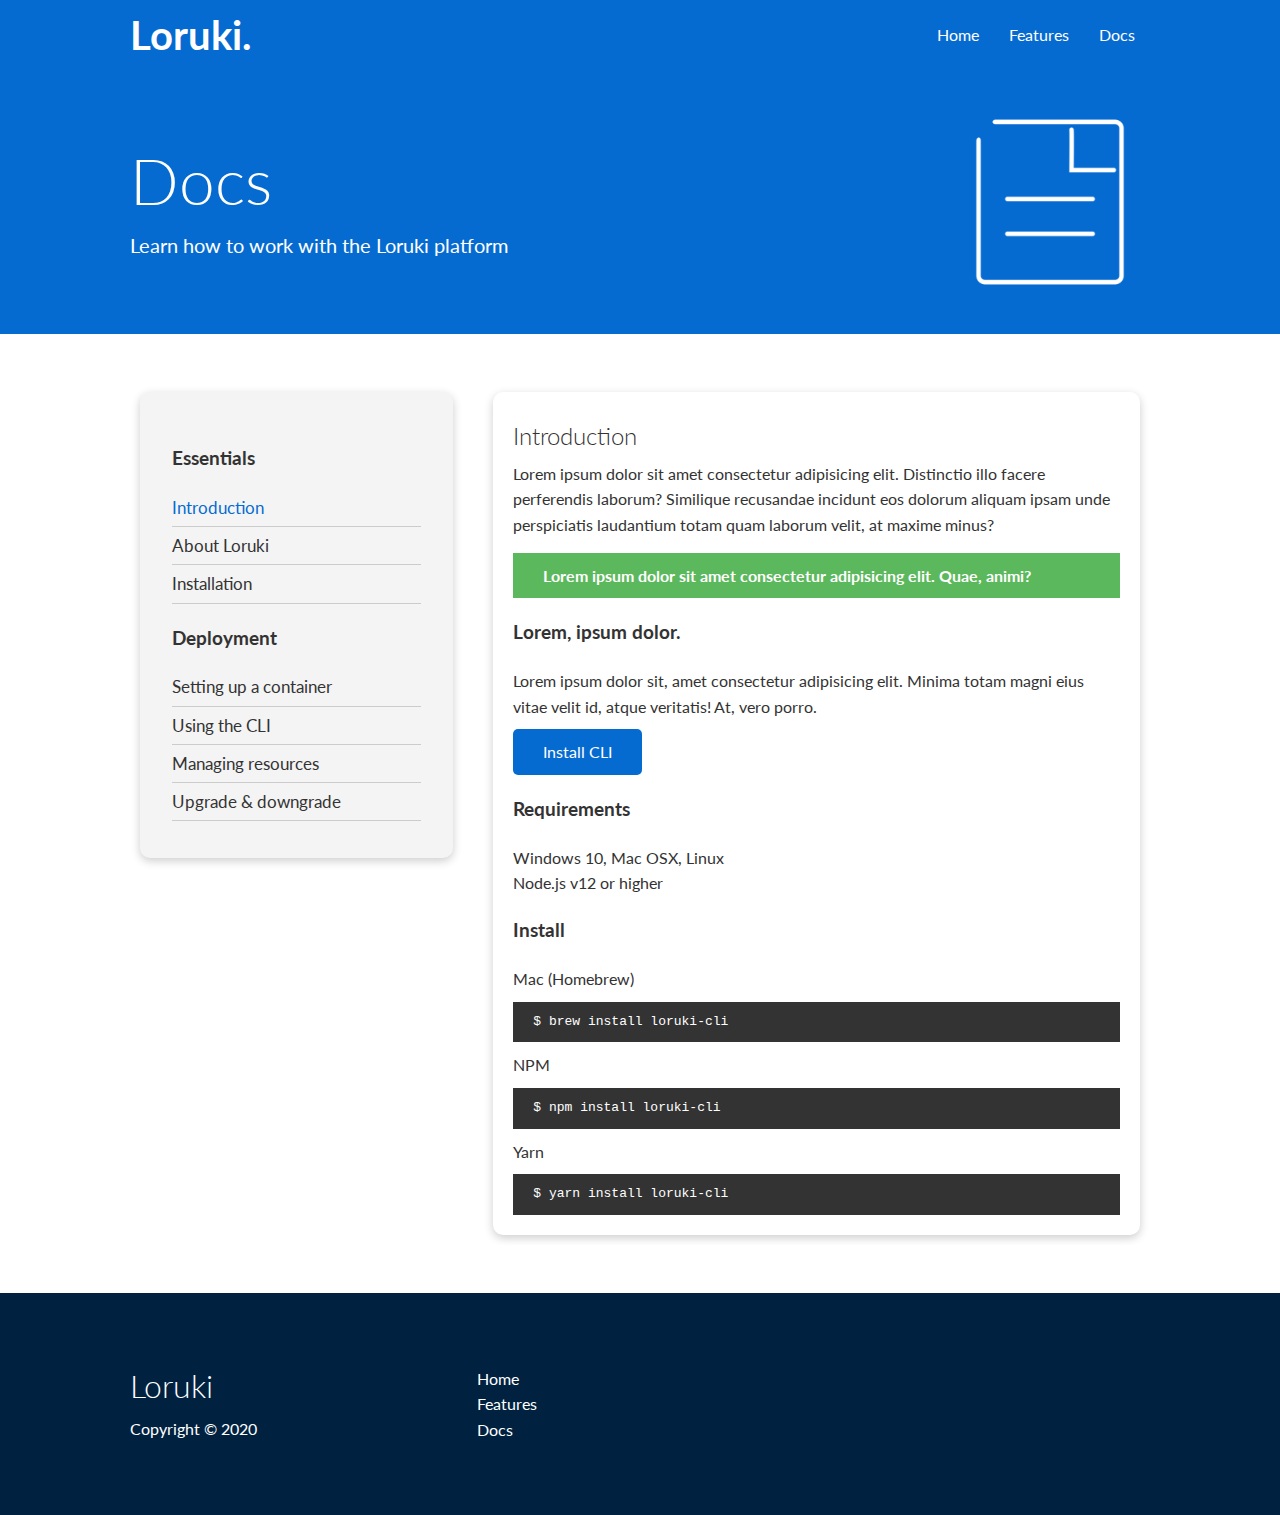
==== docs.html @ 33932276 "cool" ====
<!DOCTYPE html>
<html lang="en">
<head>
    <meta charset="UTF-8">
    <meta name="viewport" content="width=device-width, initial-scale=1.0">
    <link rel="stylesheet" href="https://cdnjs.cloudflare.com/ajax/libs/font-awesome/5.15.1/css/all.min.css" integrity="sha512-+4zCK9k+qNFUR5X+cKL9EIR+ZOhtIloNl9GIKS57V1MyNsYpYcUrUeQc9vNfzsWfV28IaLL3i96P9sdNyeRssA==" crossorigin="anonymous" />
    <link rel="stylesheet" href="css/utilities.css">
    <link rel="stylesheet" href="css/style.css">
    <title>Loruki | Cloud Hosting For Everyone</title>
</head>
<body>
    <!-- Navbar -->
    <div class="navbar">
        <div class="container flex">
            <h1 class="logo">Loruki.</h1>
            <nav>
                <ul>
                    <li><a href="index.html">Home</a></li>
                    <li><a href="features.html">Features</a></li>
                    <li><a href="docs.html">Docs</a></li>
                </ul>
            </nav>
        </div>
    </div>

    <!-- Head -->
    <section class="docs-head bg-primary py-3">
        <div class="container grid">
            <div>
                <h1 class="xl">Docs</h1>
                <p class="lead">
                    Learn how to work with the Loruki platform
                </p>
            </div>
            <img src="images/docs.png" alt="">
        </div>
    </section>

    <!-- Docs main -->
    <section class="docs-main my-4">
        <div class="container grid">
            <div class="card bg-light p-3">
                <h3 class="my-2">Essentials</h3>
                <nav>
                    <ul>
                        <li><a class="text-primary" href="#">Introduction</a></li>
                        <li><a href="#">About Loruki</a></li>
                        <li><a href="#">Installation</a></li>
                    </ul>
                </nav>

                <h3 class="my-2">Deployment</h3>
                <nav>
                    <ul>
                        <li><a href="#">Setting up a container</a></li>
							<li><a href="#">Using the CLI</a></li>
							<li><a href="#">Managing resources</a></li>
							<li><a href="#">Upgrade & downgrade</a></li>
                    </ul>
                </nav>
            </div>
            <div class="card">
                <h2>Introduction</h2>
                <p>Lorem ipsum dolor sit amet consectetur adipisicing elit. Distinctio illo facere perferendis laborum? Similique recusandae incidunt eos dolorum aliquam ipsam unde perspiciatis laudantium totam quam laborum velit, at maxime minus?</p>

                <div class="alert alert-success">
                    <i class="fas fa-info"></i> Lorem ipsum dolor sit amet consectetur adipisicing elit. Quae, animi?
                </div>

                <h3>Lorem, ipsum dolor.</h3>
                <p>Lorem ipsum dolor sit, amet consectetur adipisicing elit. Minima totam magni eius vitae velit id, atque veritatis! At, vero porro.</p>
                <a href="#" class="btn btn-primary">Install CLI</a>

                <h3>Requirements</h3>
                <ul>
                    <li>Windows 10, Mac OSX, Linux</li>
                    <li>Node.js v12 or higher</li>
                </ul>

                <h3>Install</h3>
                <p>Mac (Homebrew)</p>
                <pre><code>$ brew install loruki-cli</code></pre>
                <p>NPM</p>
                <pre><code>$ npm install loruki-cli</code></pre>
                <p>Yarn</p>
                <pre><code>$ yarn install loruki-cli</code></pre>

            </div>
        </div>
    </section>
    
    <!-- Footer -->
    <footer class="footer bg-dark py-5">
        <div class="container grid grid-3">
            <div>
                <h1>Loruki
                </h1>
                <p>Copyright &copy; 2020</p>
            </div>
            <nav>
                <ul>
                    <li><a href="index.html">Home</a></li>
                    <li><a href="features.html">Features</a></li>
                    <li><a href="docs.html">Docs</a></li>
                </ul>
            </nav>
            <div class="social">
                <a href="#"><i class="fab fa-github fa-2x"></i></a>
                <a href="#"><i class="fab fa-facebook fa-2x"></i></a>
                <a href="#"><i class="fab fa-instagram fa-2x"></i></a>
                <a href="#"><i class="fab fa-twitter fa-2x"></i></a>
            </div>
        </div>
    </footer>
</body>
</html>
---- css/style.css ----
@import url('https://fonts.googleapis.com/css2?family=Lato:wght@300&display=swap');

:root {
  --primary-color: #066bd1;
  --secondary-color: #1c3fa8;
  --dark-color: #002240;
  --light-color: #f4f4f4;
  --success-color: #5cb85c;
  --error-color: #d9534f;
}

* {
  box-sizing: border-box;
  padding: 0;
  margin: 0;
}

body {
  font-family: 'Lato', sans-serif;
  color: #333;
  line-height: 1.6;
}

ul {
  list-style-type: none;
}

a {
  text-decoration: none;
  color: #333;
}

.logo {
  font-size: 2.5rem;
  font-weight: bold;
}

h1,
h2 {
  font-weight: 300;
  line-height: 1.2;
  margin: 10px 0;
}

p {
  margin: 10px 0;
}

img {
  width: 100%;
}

code,
pre {
  background: #333;
  color: #fff;
  padding: 10px;
}

.hidden {
  visibility: hidden;
  height: 0;
}

.container {
  max-width: 1100px;
  margin: 0 auto;
  overflow: auto;
  padding: 0 40px;
}

.card {
  background-color: #fff;
  color: #333;
  border-radius: 10px;
  box-shadow: 0 3px 10px rgba(0, 0, 0, 0.2);
  padding: 20px;
  margin: 10px;
}

.btn {
  display: inline-block;
  padding: 10px 30px;
  cursor: pointer;
  background: var(--primary-color);
  color: #fff;
  border: none;
  border-radius: 5px;
}

.btn-outline {
  background-color: transparent;
  border: 1px #fff solid;
}

.btn:hover {
  transform: scale(0.96);
}

/* Backgrounds & colored buttons */
.bg-primary,
.btn-primary {
  background-color: var(--primary-color);
  color: #fff;
}

.bg-secondary,
.btn-secondary {
  background-color: var(--secondary-color);
  color: #fff;
}

.bg-dark,
.btn-dark {
  background-color: var(--dark-color);
  color: #fff;
}

.bg-light,
.btn-light {
  background-color: var(--light-color);
  color: #333;
}

.bg-primary a,
.btn-primary a,
.bg-secondary a,
.btn-secondary a,
.bg-dark a,
.btn-dark a {
  color: #fff;
}

/* Text colors */
.text-primary {
  color: var(--primary-color);
}

.text-secondary {
  color: var(--secondary-color);
}

.text-dark {
  color: var(--dark-color);
}

.text-light {
  color: var(--light-color);
}

/* Text sizes */
.lead {
  font-size: 20px;
}

.sm {
  font-size: 1rem;
}

.md {
  font-size: 2rem;
}

.lg {
  font-size: 3rem;
}

.xl {
  font-size: 4rem;
}

.text-center {
  text-align: center;
}

/* Alert */
.alert {
  background-color: var(--light-color);
  padding: 10px 20px;
  font-weight: bold;
  margin: 15px 0;
}

.alert i {
  margin-right: 10px;
}

.alert-success {
  background-color: var(--success-color);
  color: #fff;
}

.alert-error {
  background-color: var(--error-color);
  color: #fff;
}

.flex {
  display: flex;
  justify-content: center;
  align-items: center;
  height: 100%;
}

.grid {
  display: grid;
  grid-template-columns: repeat(2, 1fr);
  gap: 20px;
  justify-content: center;
  align-items: center;
  height: 100%;
}

.grid-3 {
  grid-template-columns: repeat(3, 1fr);
}

/* Margin */
.my-1 {
  margin: 1rem 0;
}

.my-2 {
  margin: 1.5rem 0;
}

.my-3 {
  margin: 2rem 0;
}

.my-4 {
  margin: 3rem 0;
}

.my-5 {
  margin: 4rem 0;
}

.m-1 {
  margin: 1rem;
}

.m-2 {
  margin: 1.5rem;
}

.m-3 {
  margin: 2rem;
}

.m-4 {
  margin: 3rem;
}

.m-5 {
  margin: 4rem;
}

/* Padding */
.py-1 {
  padding: 1rem 0;
}

.py-2 {
  padding: 1.5rem 0;
}

.py-3 {
  padding: 2rem 0;
}

.py-4 {
  padding: 3rem 0;
}

.py-5 {
  padding: 4rem 0;
}

.p-1 {
  padding: 1rem;
}

.p-2 {
  padding: 1.5rem;
}

.p-3 {
  padding: 2rem;
}

.p-4 {
  padding: 3rem;
}

.p-5 {
  padding: 4rem;
}


/* Navbar */
.navbar {
  background-color: var(--primary-color);
  color: #fff;
  height: 70px;
}

.navbar ul {
  display: flex;
}

.navbar a {
  color: #fff;
  padding: 10px;
  margin: 0 5px;
}

.navbar a:hover {
  border-bottom: 2px #fff solid;
}

.navbar .flex {
  justify-content: space-between;
}

/* Showcase */
.showcase {
  height: 400px;
  background-color: var(--primary-color);
  color: #fff;
  position: relative;
}

.showcase h1 {
  font-size: 40px;
}

.showcase p {
  margin: 20px 0;
}

.showcase .grid {
  overflow: visible;
  grid-template-columns: 55% auto;
  gap: 30px;
}

.showcase-text {
  animation: slideInFromLeft 1s ease-in;
}

.showcase-form {
  position: relative;
  top: 60px;
  height: 350px;
  width: 400px;
  padding: 40px;
  z-index: 100;
  justify-self: flex-end;
  animation: slideInFromRight 1s ease-in;
}

.showcase-form .form-control {
  margin: 30px 0;
}

.showcase-form input[type='text'],
.showcase-form input[type='email'] {
  border: 0;
  border-bottom: 1px solid #b4becb;
  width: 100%;
  padding: 3px;
  font-size: 16px;
}

.showcase-form input:focus {
  outline: none;
}

.showcase::before,
.showcase::after {
  content: '';
  position: absolute;
  height: 100px;
  bottom: -70px;
  right: 0;
  left: 0;
  background: #fff;
  transform: skewY(-3deg);
  -webkit-transform: skewY(-3deg);
  -moz-transform: skewY(-3deg);
  -ms-transform: skewY(-3deg);
}

/* Stats */
.stats {
  padding-top: 100px;
  animation: slideInFromBottom 1s ease-in;
}

.stats-heading {
  max-width: 500px;
  margin: auto;
}

.stats .grid h3 {
  font-size: 35px;
}

.stats .grid p {
  font-size: 20px;
  font-weight: bold;
}

/* Cli */
.cli .grid {
  grid-template-columns: repeat(3, 1fr);
  grid-template-rows: repeat(2, 1fr);
}

.cli .grid > *:first-child {
  grid-column: 1 / span 2;
  grid-row: 1 / span 2;
}

/* Cloud */
.cloud .grid {
  grid-template-columns: 4fr 3fr;
}

/* Languages */

.languages .flex {
  flex-wrap: wrap;
}

.languages .card {
  text-align: center;
  margin: 18px 10px 40px;
  transition: transform 0.2s ease-in;
}

.languages .card h4 {
  font-size: 20px;
  margin-bottom: 10px;
}

.languages .card:hover {
  transform: translateY(-15px);
}

/* Features */
.features-head img,
.docs-head img {
  width: 200px;
  justify-self: flex-end;
}

.features-sub-head img {
  width: 300px;
  justify-self: flex-end;
}

.features-main .card > i {
  margin-right: 20px;
}

.features-main .grid {
  padding: 30px;
}

.features-main .grid > *:first-child {
  grid-column: 1 / span 3;
}

.features-main .grid > *:nth-child(2) {
  grid-column: 1 / span 2;
}

/* Docs */
.docs-main h3 {
  margin: 20px 0;
}

.docs-main .grid {
  grid-template-columns: 1fr 2fr;
  align-items: flex-start;
}

.docs-main nav li {
  font-size: 17px;
  padding-bottom: 5px;
  margin-bottom: 5px;
  border-bottom: 1px #ccc solid;
}

.docs-main a:hover {
  font-weight: bold;
}

/* Footer */
.footer .social a {
  margin: 0 10px;
}

.fa-github:hover {
  color: #000000;
}

.fa-facebook:hover {
  color: #1773EA;
}

.fa-instagram:hover {
  color: #B32E87;
}

.fa-twitter:hover {
  color: #1C9CEA;
}

/* Animations */
@keyframes slideInFromLeft {
  0% {
    transform: translateX(-100%);
  }

  100% {
    transform: translateX(0);
  }
}

@keyframes slideInFromRight {
  0% {
    transform: translateX(100%);
  }

  100% {
    transform: translateX(0);
  }
}

@keyframes slideInFromTop {
  0% {
    transform: translateY(-100%);
  }

  100% {
    transform: translateX(0);
  }
}

@keyframes slideInFromBottom {
  0% {
    transform: translateY(100%);
  }

  100% {
    transform: translateX(0);
  }
}

/* Tablets and under */
@media (max-width: 768px) {
  .grid,
  .showcase .grid,
  .stats .grid,
  .cli .grid,
  .cloud .grid,
  .features-main .grid,
  .docs-main .grid {
    grid-template-columns: 1fr;
    grid-template-rows: 1fr;
  }

  .showcase {
    height: auto;
  }

  .showcase-text {
    text-align: center;
    margin-top: 40px;
    animation: slideInFromTop 1s ease-in;
  }

  .showcase-form {
    justify-self: center;
    margin: auto;
    animation: slideInFromBottom 1s ease-in;
  }

  .cli .grid > *:first-child {
    grid-column: 1;
    grid-row: 1;
  }

  .features-head,
  .features-sub-head,
  .docs-head {
    text-align: center;
  }

  .features-head img,
  .features-sub-head img,
  .docs-head img {
    justify-self: center;
  }

  .features-main .grid > *:first-child,
  .features-main .grid > *:nth-child(2) {
    grid-column: 1;
  }
}

/* Mobile */
@media (max-width: 500px) {
  .navbar {
    height: 110px;
  }

  .navbar .flex {
    flex-direction: column;
  }

  .navbar ul {
    padding: 10px;
    background-color: rgba(0, 0, 0, 0.1);
  }
  
  .showcase-form {
    width: 300px;
  }
}
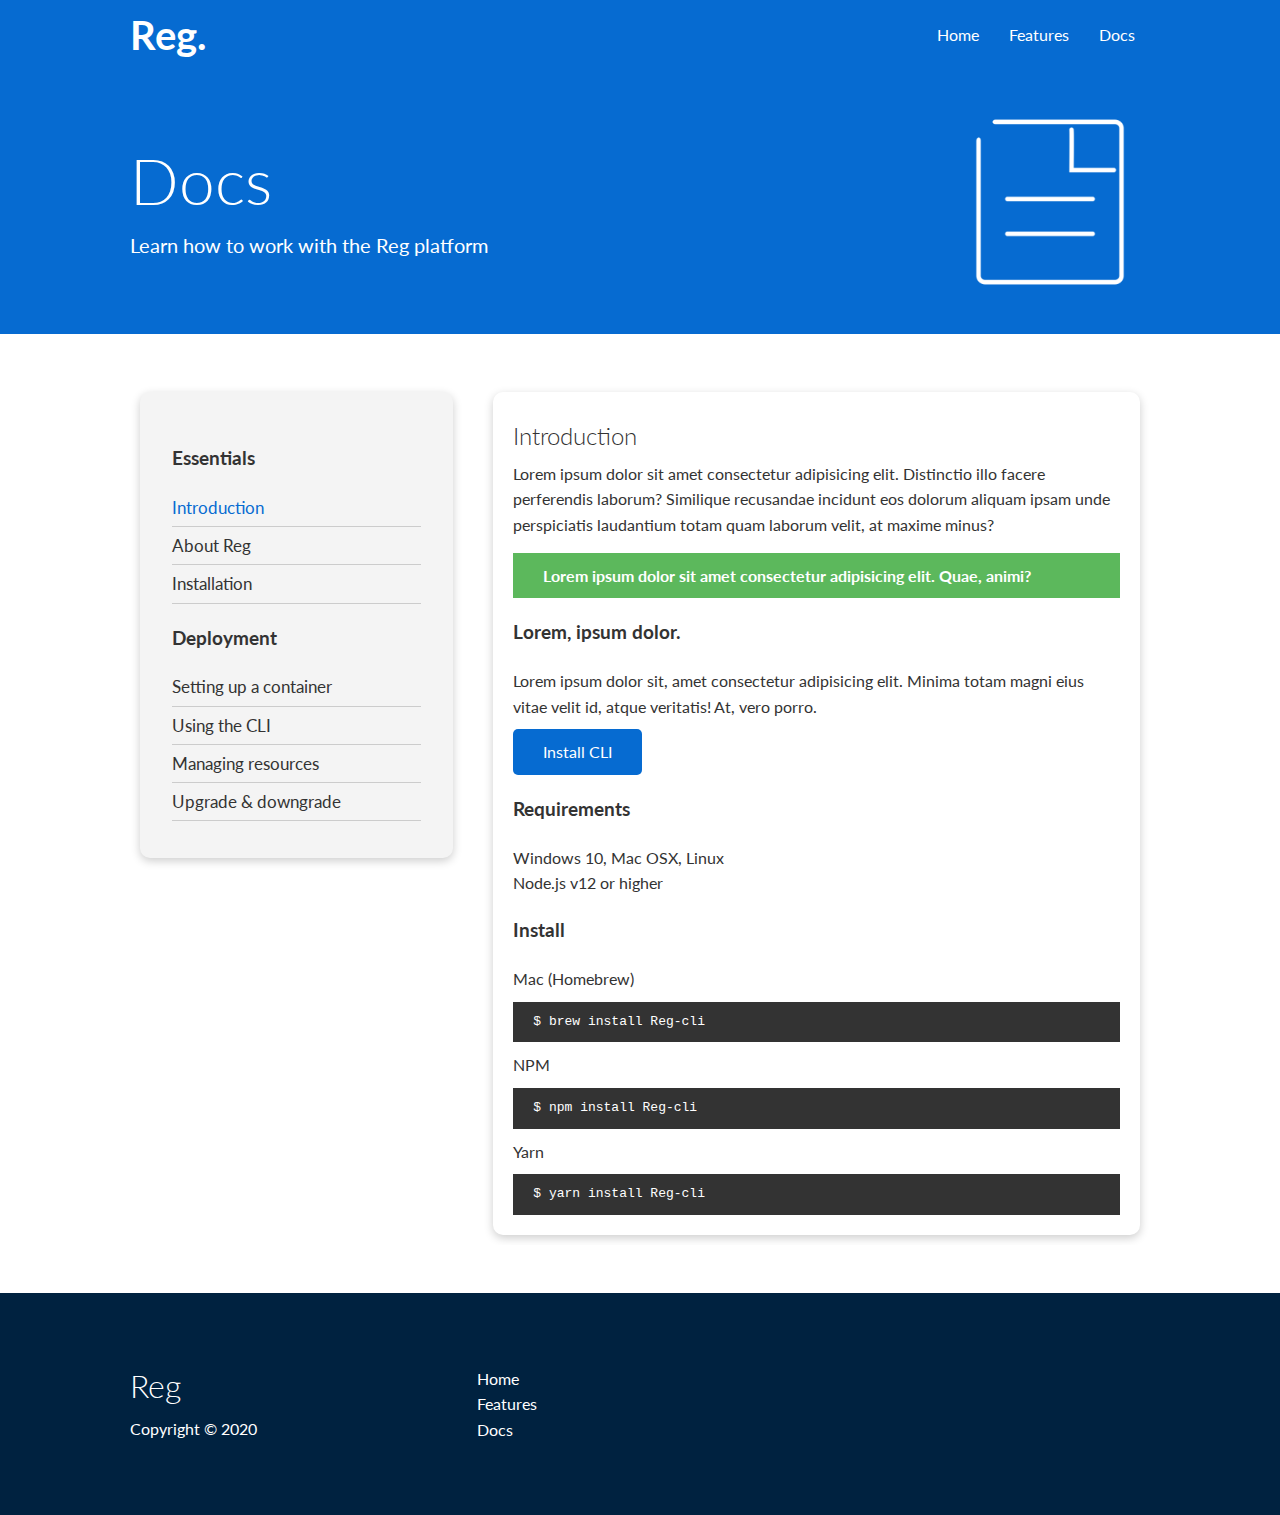
==== commit 299ad92f: "corrections" ====
--- a/docs.html
+++ b/docs.html
@@ -6,13 +6,13 @@
     <link rel="stylesheet" href="https://cdnjs.cloudflare.com/ajax/libs/font-awesome/5.15.1/css/all.min.css" integrity="sha512-+4zCK9k+qNFUR5X+cKL9EIR+ZOhtIloNl9GIKS57V1MyNsYpYcUrUeQc9vNfzsWfV28IaLL3i96P9sdNyeRssA==" crossorigin="anonymous" />
     <link rel="stylesheet" href="css/utilities.css">
     <link rel="stylesheet" href="css/style.css">
-    <title>Loruki | Cloud Hosting For Everyone</title>
+    <title>Reg | Cloud Hosting For Everyone</title>
 </head>
 <body>
     <!-- Navbar -->
     <div class="navbar">
         <div class="container flex">
-            <h1 class="logo">Loruki.</h1>
+            <h1 class="logo">Reg.</h1>
             <nav>
                 <ul>
                     <li><a href="index.html">Home</a></li>
@@ -29,7 +29,7 @@
             <div>
                 <h1 class="xl">Docs</h1>
                 <p class="lead">
-                    Learn how to work with the Loruki platform
+                    Learn how to work with the Reg platform
                 </p>
             </div>
             <img src="images/docs.png" alt="">
@@ -44,7 +44,7 @@
                 <nav>
                     <ul>
                         <li><a class="text-primary" href="#">Introduction</a></li>
-                        <li><a href="#">About Loruki</a></li>
+                        <li><a href="#">About Reg</a></li>
                         <li><a href="#">Installation</a></li>
                     </ul>
                 </nav>
@@ -79,11 +79,11 @@
 
                 <h3>Install</h3>
                 <p>Mac (Homebrew)</p>
-                <pre><code>$ brew install loruki-cli</code></pre>
+                <pre><code>$ brew install Reg-cli</code></pre>
                 <p>NPM</p>
-                <pre><code>$ npm install loruki-cli</code></pre>
+                <pre><code>$ npm install Reg-cli</code></pre>
                 <p>Yarn</p>
-                <pre><code>$ yarn install loruki-cli</code></pre>
+                <pre><code>$ yarn install Reg-cli</code></pre>
 
             </div>
         </div>
@@ -93,7 +93,7 @@
     <footer class="footer bg-dark py-5">
         <div class="container grid grid-3">
             <div>
-                <h1>Loruki
+                <h1>Reg
                 </h1>
                 <p>Copyright &copy; 2020</p>
             </div>
--- a/css/utilities.css
+++ b/css/utilities.css
@@ -0,0 +1,234 @@
+.container {
+    max-width: 1100px;
+    margin: 0 auto;
+    overflow: auto;
+    padding: 0 40px;
+  }
+  
+  .card {
+    background-color: #fff;
+    color: #333;
+    border-radius: 10px;
+    box-shadow: 0 3px 10px rgba(0, 0, 0, 0.2);
+    padding: 20px;
+    margin: 10px;
+  }
+  
+  .btn {
+    display: inline-block;
+    padding: 10px 30px;
+    cursor: pointer;
+    background: var(--primary-color);
+    color: #fff;
+    border: none;
+    border-radius: 5px;
+  }
+  
+  .btn-outline {
+    background-color: transparent;
+    border: 1px #fff solid;
+  }
+  
+  .btn:hover {
+    transform: scale(0.98);
+  }
+  
+  /* Backgrounds & colored buttons */
+  .bg-primary,
+  .btn-primary {
+    background-color: var(--primary-color);
+    color: #fff;
+  }
+  
+  .bg-secondary,
+  .btn-secondary {
+    background-color: var(--secondary-color);
+    color: #fff;
+  }
+  
+  .bg-dark,
+  .btn-dark {
+    background-color: var(--dark-color);
+    color: #fff;
+  }
+  
+  .bg-light,
+  .btn-light {
+    background-color: var(--light-color);
+    color: #333;
+  }
+  
+  .bg-primary a,
+  .btn-primary a,
+  .bg-secondary a,
+  .btn-secondary a,
+  .bg-dark a,
+  .btn-dark a {
+    color: #fff;
+  }
+  
+  /* Text colors */
+  .text-primary {
+    color: var(--primary-color);
+  }
+  
+  .text-secondary {
+    color: var(--secondary-color);
+  }
+  
+  .text-dark {
+    color: var(--dark-color);
+  }
+  
+  .text-light {
+    color: var(--light-color);
+  }
+  
+  /* Text sizes */
+  .lead {
+    font-size: 20px;
+  }
+  
+  .sm {
+    font-size: 1rem;
+  }
+  
+  .md {
+    font-size: 2rem;
+  }
+  
+  .lg {
+    font-size: 3rem;
+  }
+  
+  .xl {
+    font-size: 4rem;
+  }
+  
+  .text-center {
+    text-align: center;
+  }
+  
+  /* Alert */
+  .alert {
+    background-color: var(--light-color);
+    padding: 10px 20px;
+    font-weight: bold;
+    margin: 15px 0;
+  }
+  
+  .alert i {
+    margin-right: 10px;
+  }
+  
+  .alert-success {
+    background-color: var(--success-color);
+    color: #fff;
+  }
+  
+  .alert-error {
+    background-color: var(--error-color);
+    color: #fff;
+  }
+  
+  .flex {
+    display: flex;
+    justify-content: center;
+    align-items: center;
+    height: 100%;
+  }
+  
+  .grid {
+    display: grid;
+    grid-template-columns: repeat(2, 1fr);
+    gap: 20px;
+    justify-content: center;
+    align-items: center;
+    height: 100%;
+  }
+  
+  .grid-3 {
+    grid-template-columns: repeat(3, 1fr);
+  }
+  
+  /* Margin */
+  .my-1 {
+    margin: 1rem 0;
+  }
+  
+  .my-2 {
+    margin: 1.5rem 0;
+  }
+  
+  .my-3 {
+    margin: 2rem 0;
+  }
+  
+  .my-4 {
+    margin: 3rem 0;
+  }
+  
+  .my-5 {
+    margin: 4rem 0;
+  }
+  
+  .m-1 {
+    margin: 1rem;
+  }
+  
+  .m-2 {
+    margin: 1.5rem;
+  }
+  
+  .m-3 {
+    margin: 2rem;
+  }
+  
+  .m-4 {
+    margin: 3rem;
+  }
+  
+  .m-5 {
+    margin: 4rem;
+  }
+  
+  /* Padding */
+  .py-1 {
+    padding: 1rem 0;
+  }
+  
+  .py-2 {
+    padding: 1.5rem 0;
+  }
+  
+  .py-3 {
+    padding: 2rem 0;
+  }
+  
+  .py-4 {
+    padding: 3rem 0;
+  }
+  
+  .py-5 {
+    padding: 4rem 0;
+  }
+  
+  .p-1 {
+    padding: 1rem;
+  }
+  
+  .p-2 {
+    padding: 1.5rem;
+  }
+  
+  .p-3 {
+    padding: 2rem;
+  }
+  
+  .p-4 {
+    padding: 3rem;
+  }
+  
+  .p-5 {
+    padding: 4rem;
+  }